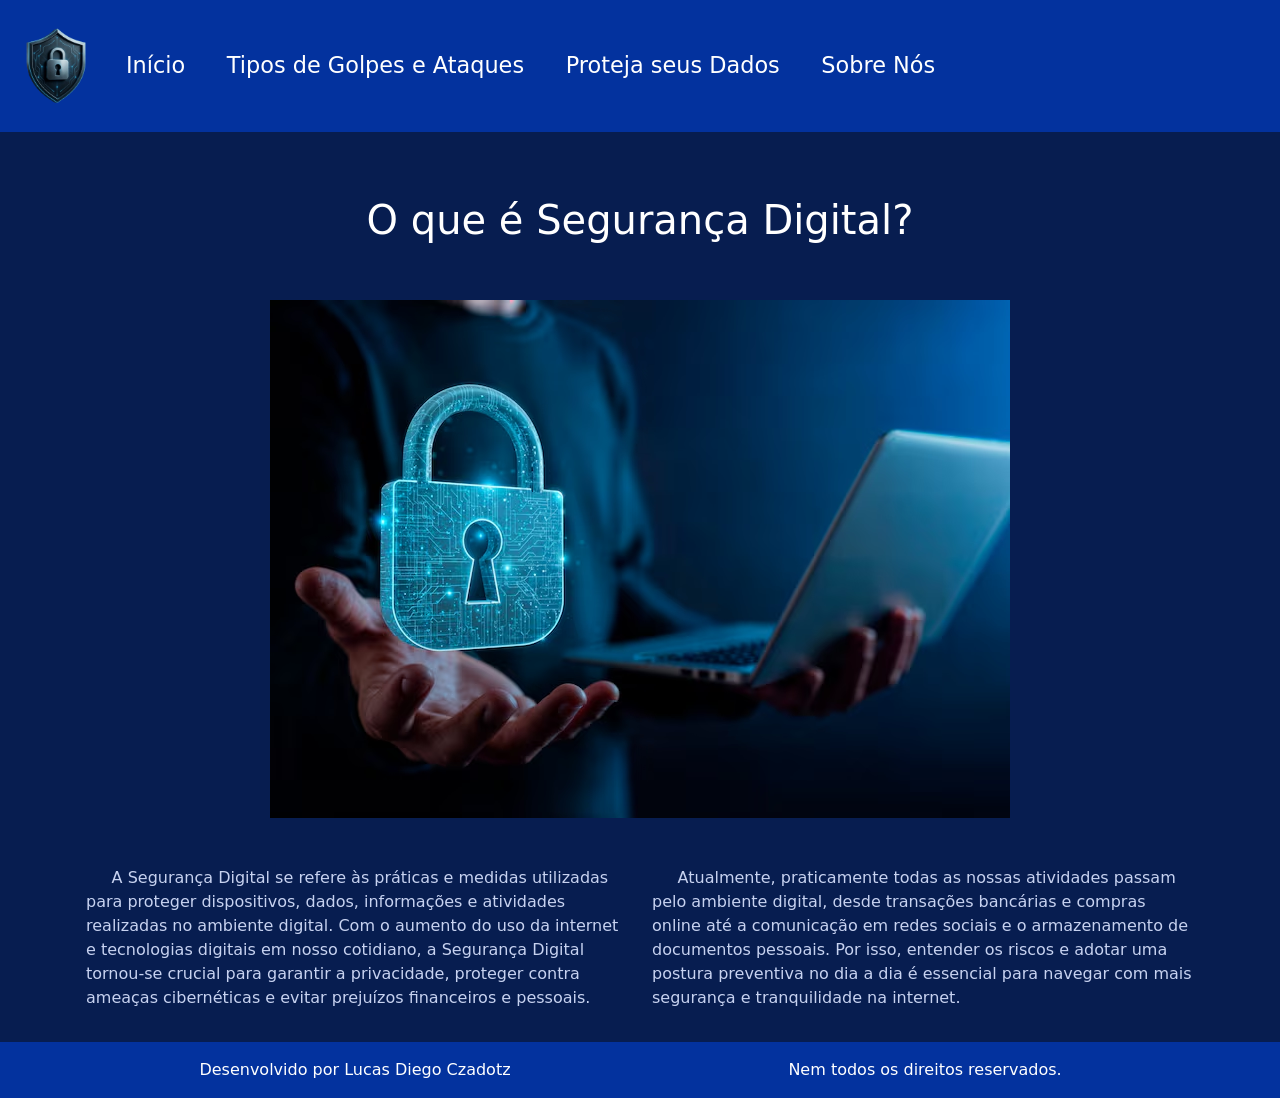
==== dicas_dados.html @ ae00bfb9 "Index Concluido" ====
<!DOCTYPE html>
<html lang="pt-BR">

<head>
    <meta charset="UTF-8">
    <meta name="viewport" content="width=device-width, initial-scale=1.0">
    <link href="https://cdn.jsdelivr.net/npm/bootstrap@5.3.8/dist/css/bootstrap.min.css" rel="stylesheet"
        integrity="sha384-sRIl4kxILFvY47J16cr9ZwB07vP4J8+LH7qKQnuqkuIAvNWLzeN8tE5YBujZqJLB" crossorigin="anonymous">
    <link rel="stylesheet" href="css/styles.css">
    <title>Dicas para Proteger seus Dados</title>
</head>

<body>
    <header>
        <nav class="navbar navbar-expand-lg" data-bs-theme="dark">
            <div class="container-fluid">
                <a class="navbar-brand d-flex align-items-center" href="index.html">
                    <img src="imgs/logo.png" alt="Logo Segurança Digital" height="90">
                </a>
                <button class="navbar-toggler" type="button" data-bs-toggle="collapse"
                    data-bs-target="#navbarSupportedContent" aria-controls="navbarSupportedContent"
                    aria-expanded="false" aria-label="Toggle navigation">
                    <span class="navbar-toggler-icon"></span>
                </button>
                <div class="collapse navbar-collapse" id="navbarSupportedContent">
                    <ul class="navbar-nav me-auto mb-2 mb-lg-0">
                        <li class="nav-item">
                            <a class="nav-link text-white" href="index.html">Início</a>
                        </li>
                        <li class="nav-item">
                            <a class="nav-link text-white" href="tipos_golpes.html">Tipos de Golpes e Ataques</a>
                        </li>
                        <li class="nav-item">
                            <a class="nav-link text-white" href="dicas_dados.html">Proteja seus Dados</a>
                        </li>
                        <li class="nav-item">
                            <a class="nav-link text-white" href="sobre_nos.html">Sobre Nós</a>
                        </li>
                    </ul>
                </div>
            </div>
        </nav>
    </header>
    <main>
        <div class="container p-3">
            <section>
                <div class="text-center">
                    <h1 class="p-4 pt-5 text-white">O que é Segurança Digital?</h1>
                    <img src="imgs/seg_digital.avif" alt="Foto Representando Segurança Digital"
                        class="img-fluid pb-5 pt-4">
                </div>
                <div class="row">
                    <div class="col-12 col-md-6">
                        <p>A Segurança Digital se refere às práticas e medidas utilizadas para
                            proteger dispositivos, dados, informações e atividades realizadas no ambiente digital. Com o
                            aumento do uso da internet e tecnologias digitais em nosso cotidiano, a Segurança Digital
                            tornou-se crucial para garantir a privacidade, proteger contra ameaças cibernéticas e evitar
                            prejuízos financeiros e pessoais.
                        </p>
                    </div>
                    <div class="col-12 col-md-6">
                        <p>Atualmente, praticamente todas as nossas atividades passam pelo
                            ambiente digital, desde transações bancárias e compras online até a comunicação em redes
                            sociais e o armazenamento de documentos pessoais. Por isso, entender os riscos e adotar uma
                            postura preventiva no dia a dia é essencial para navegar com mais segurança e tranquilidade
                            na internet.
                        </p>
                    </div>
                </div>
            </section>
        </div>
    </main>
    <footer class="text-white text-center p-2">
        <div class="container">
            <div class="row">
                <div class="col-12 col-md-6 p-2">
                    Desenvolvido por Lucas Diego Czadotz
                </div>
                <div class="col-12 col-md-6 p-2">
                    Nem todos os direitos reservados.
                </div>
            </div>
        </div>
    </footer>
    <script src="https://cdn.jsdelivr.net/npm/bootstrap@5.3.8/dist/js/bootstrap.bundle.min.js"
        integrity="sha384-FKyoEForCGlyvwx9Hj09JcYn3nv7wiPVlz7YYwJrWVcXK/BmnVDxM+D2scQbITxI"
        crossorigin="anonymous"></script>
</body>

</html>
---- css/styles.css ----
.navbar {
  padding-top: 1rem;
  padding-bottom: 1rem;
  background-color: #03329e;
}

.nav-link {
  font-size: 1.4rem;
}

.nav-item {
  margin-right: 1.6rem;
}

main {
  background-color: #071d50;
  color: #c7d2f0;
}

div > p {
  text-indent: 1.6rem;
}

footer {
  background-color: #03329e;
}/*# sourceMappingURL=styles.css.map */
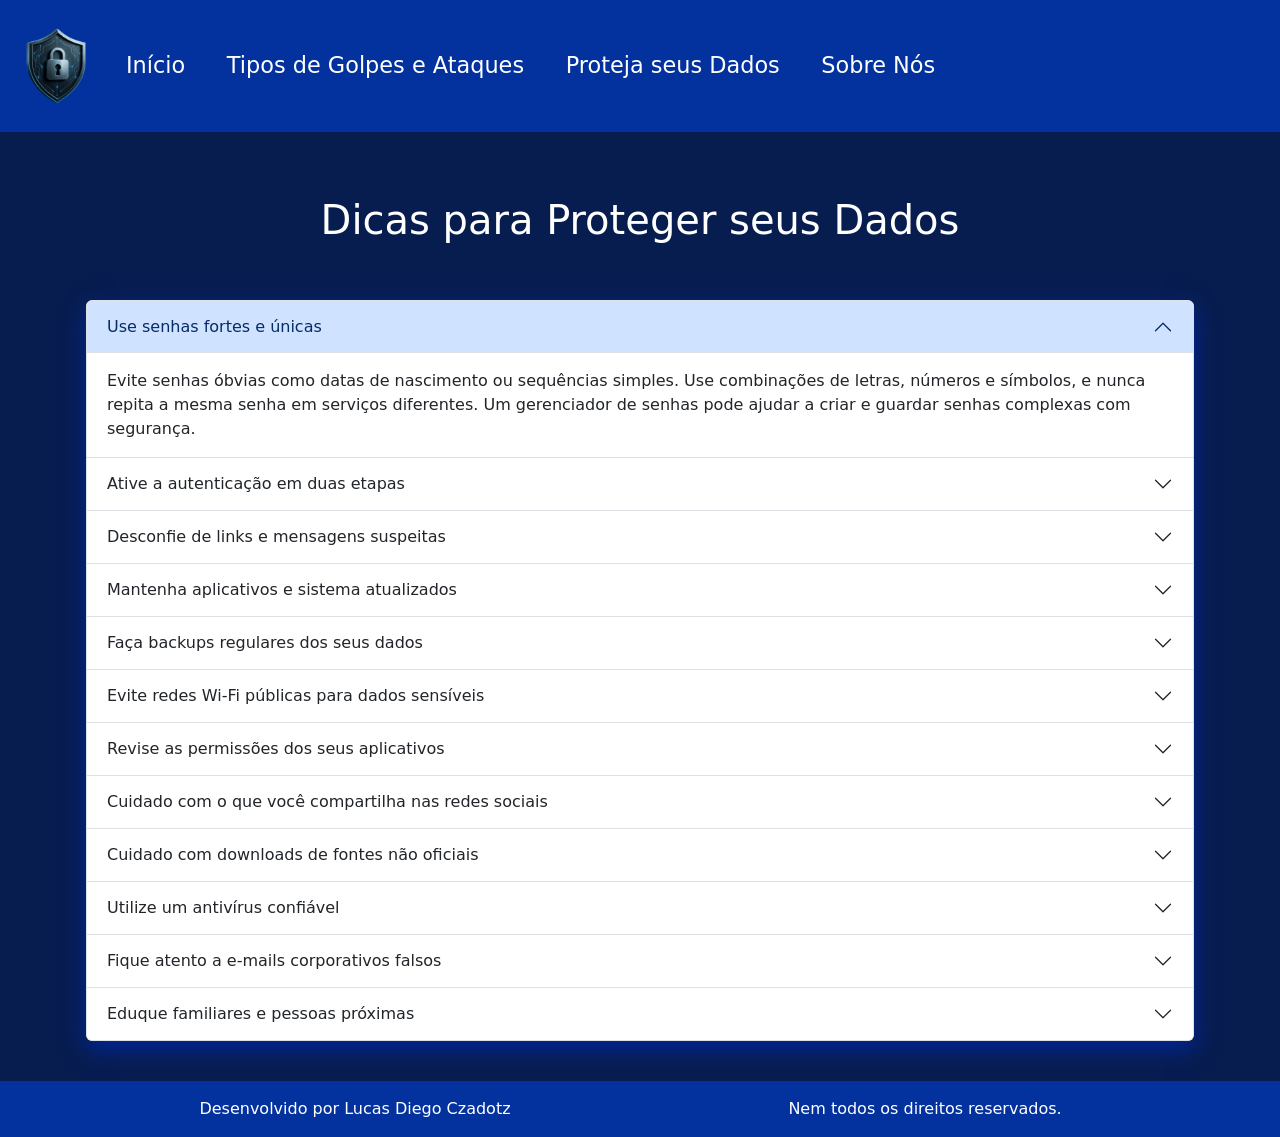
==== commit c0db5983: "dicas_dados concluido" ====
--- a/dicas_dados.html
+++ b/dicas_dados.html
@@ -44,27 +44,212 @@
     <main>
         <div class="container p-3">
             <section>
-                <div class="text-center">
-                    <h1 class="p-4 pt-5 text-white">O que é Segurança Digital?</h1>
-                    <img src="imgs/seg_digital.avif" alt="Foto Representando Segurança Digital"
-                        class="img-fluid pb-5 pt-4">
-                </div>
-                <div class="row">
-                    <div class="col-12 col-md-6">
-                        <p>A Segurança Digital se refere às práticas e medidas utilizadas para
-                            proteger dispositivos, dados, informações e atividades realizadas no ambiente digital. Com o
-                            aumento do uso da internet e tecnologias digitais em nosso cotidiano, a Segurança Digital
-                            tornou-se crucial para garantir a privacidade, proteger contra ameaças cibernéticas e evitar
-                            prejuízos financeiros e pessoais.
-                        </p>
-                    </div>
-                    <div class="col-12 col-md-6">
-                        <p>Atualmente, praticamente todas as nossas atividades passam pelo
-                            ambiente digital, desde transações bancárias e compras online até a comunicação em redes
-                            sociais e o armazenamento de documentos pessoais. Por isso, entender os riscos e adotar uma
-                            postura preventiva no dia a dia é essencial para navegar com mais segurança e tranquilidade
-                            na internet.
-                        </p>
+                <h1 class="text-white text-center p-5 pt-5">Dicas para Proteger seus Dados</h1>
+                <div class="accordion mb-4" id="accordionDicas">
+
+                    <div class="accordion-item">
+                        <h2 class="accordion-header">
+                            <button class="accordion-button" type="button" data-bs-toggle="collapse"
+                                data-bs-target="#collapseOne" aria-expanded="true" aria-controls="collapseOne">
+                                Use senhas fortes e únicas
+                            </button>
+                        </h2>
+                        <div id="collapseOne" class="accordion-collapse collapse show" data-bs-parent="#accordionDicas">
+                            <div class="accordion-body">
+                                Evite senhas óbvias como datas de nascimento ou sequências simples. Use combinações de
+                                letras, números e símbolos, e nunca repita a mesma senha em serviços diferentes. Um
+                                gerenciador de senhas pode ajudar a criar e guardar senhas complexas com segurança.
+                            </div>
+                        </div>
+                    </div>
+
+                    <div class="accordion-item">
+                        <h2 class="accordion-header">
+                            <button class="accordion-button collapsed" type="button" data-bs-toggle="collapse"
+                                data-bs-target="#collapseTwo" aria-expanded="false" aria-controls="collapseTwo">
+                                Ative a autenticação em duas etapas
+                            </button>
+                        </h2>
+                        <div id="collapseTwo" class="accordion-collapse collapse" data-bs-parent="#accordionDicas">
+                            <div class="accordion-body">
+                                A autenticação em duas etapas (2FA) adiciona uma camada extra de segurança, exigindo um
+                                segundo código além da senha para acessar sua conta. Mesmo que alguém descubra sua
+                                senha, não conseguirá entrar sem esse segundo fator.
+                            </div>
+                        </div>
+                    </div>
+
+                    <div class="accordion-item">
+                        <h2 class="accordion-header">
+                            <button class="accordion-button collapsed" type="button" data-bs-toggle="collapse"
+                                data-bs-target="#collapseThree" aria-expanded="false" aria-controls="collapseThree">
+                                Desconfie de links e mensagens suspeitas
+                            </button>
+                        </h2>
+                        <div id="collapseThree" class="accordion-collapse collapse" data-bs-parent="#accordionDicas">
+                            <div class="accordion-body">
+                                Antes de clicar em links recebidos por e-mail, SMS ou WhatsApp, verifique o remetente e
+                                desconfie de mensagens com urgência excessiva. Na dúvida, acesse o site oficial
+                                digitando o endereço diretamente no navegador, em vez de clicar no link.
+                            </div>
+                        </div>
+                    </div>
+
+                    <div class="accordion-item">
+                        <h2 class="accordion-header">
+                            <button class="accordion-button collapsed" type="button" data-bs-toggle="collapse"
+                                data-bs-target="#collapseFour" aria-expanded="false" aria-controls="collapseFour">
+                                Mantenha aplicativos e sistema atualizados
+                            </button>
+                        </h2>
+                        <div id="collapseFour" class="accordion-collapse collapse" data-bs-parent="#accordionDicas">
+                            <div class="accordion-body">
+                                Atualizações corrigem falhas de segurança que podem ser exploradas por criminosos.
+                                Manter o sistema operacional, navegador e aplicativos sempre atualizados reduz significativamente
+                                o risco de invasões.
+                            </div>
+                        </div>
+                    </div>
+
+                    <div class="accordion-item">
+                        <h2 class="accordion-header">
+                            <button class="accordion-button collapsed" type="button" data-bs-toggle="collapse"
+                                data-bs-target="#collapseFive" aria-expanded="false" aria-controls="collapseFive">
+                                Faça backups regulares dos seus dados
+                            </button>
+                        </h2>
+                        <div id="collapseFive" class="accordion-collapse collapse" data-bs-parent="#accordionDicas">
+                            <div class="accordion-body">
+                                Ter cópias de segurança dos seus arquivos importantes, seja em nuvem ou em um
+                                dispositivo externo, garante que você não perca tudo em caso de ataque de ransomware, roubo ou
+                                defeito do aparelho.
+                            </div>
+                        </div>
+                    </div>
+
+                    <div class="accordion-item">
+                        <h2 class="accordion-header">
+                            <button class="accordion-button collapsed" type="button" data-bs-toggle="collapse"
+                                data-bs-target="#collapseSix" aria-expanded="false" aria-controls="collapseSix">
+                                Evite redes Wi-Fi públicas para dados sensíveis
+                            </button>
+                        </h2>
+                        <div id="collapseSix" class="accordion-collapse collapse" data-bs-parent="#accordionDicas">
+                            <div class="accordion-body">
+                                Redes Wi-Fi abertas em cafés, aeroportos e shoppings não são seguras. Evite fazer
+                                transações bancárias ou acessar contas importantes nessas redes. Se precisar, use uma VPN confiável
+                                para criptografar sua conexão.
+                            </div>
+                        </div>
+                    </div>
+
+                    <div class="accordion-item">
+                        <h2 class="accordion-header">
+                            <button class="accordion-button collapsed" type="button" data-bs-toggle="collapse"
+                                data-bs-target="#collapseSeven" aria-expanded="false" aria-controls="collapseSeven">
+                                Revise as permissões dos seus aplicativos
+                            </button>
+                        </h2>
+                        <div id="collapseSeven" class="accordion-collapse collapse" data-bs-parent="#accordionDicas">
+                            <div class="accordion-body">
+                                Muitos aplicativos pedem acesso a câmera, microfone, contatos e localização sem
+                                realmente precisar. Revise periodicamente as permissões concedidas nas configurações do seu
+                                dispositivo e remova o que não for necessário.
+                            </div>
+                        </div>
+                    </div>
+
+                    <div class="accordion-item">
+                        <h2 class="accordion-header">
+                            <button class="accordion-button collapsed" type="button" data-bs-toggle="collapse"
+                                data-bs-target="#collapseEight" aria-expanded="false" aria-controls="collapseEight">
+                                Cuidado com o que você compartilha nas redes sociais
+                            </button>
+                        </h2>
+                        <div id="collapseEight" class="accordion-collapse collapse" data-bs-parent="#accordionDicas">
+                            <div class="accordion-body">
+                                Informações como localização em tempo real, rotina diária e dados pessoais podem ser
+                                usadas por criminosos para golpes personalizados ou até para planejar crimes físicos. Avalie o
+                                que realmente precisa ser público.
+                            </div>
+                        </div>
+                    </div>
+                    <div class="accordion-item">
+                        <h2 class="accordion-header">
+                            <button class="accordion-button collapsed" type="button" data-bs-toggle="collapse"
+                                data-bs-target="#collapseNine" aria-expanded="false" aria-controls="collapseNine">
+                                Cuidado com downloads de fontes não oficiais
+                            </button>
+                        </h2>
+                        <div id="collapseNine" class="accordion-collapse collapse" data-bs-parent="#accordionDicas">
+                            <div class="accordion-body">
+                                Baixar programas, jogos ou arquivos de sites piratas e não oficiais é uma das formas
+                                mais comuns de infecção por vírus e malware. Muitos desses arquivos vêm disfarçados de
+                                instaladores legítimos, mas escondem softwares maliciosos capazes de roubar dados,
+                                monitorar sua atividade ou até assumir o controle do dispositivo remotamente. Sempre prefira
+                                baixar aplicativos direto das lojas oficiais (Google Play, App Store) ou dos sites oficiais dos
+                                desenvolvedores, e verifique as avaliações e permissões solicitadas antes de instalar qualquer coisa.
+                            </div>
+                        </div>
+                    </div>
+
+                    <div class="accordion-item">
+                        <h2 class="accordion-header">
+                            <button class="accordion-button collapsed" type="button" data-bs-toggle="collapse"
+                                data-bs-target="#collapseTen" aria-expanded="false" aria-controls="collapseTen">
+                                Utilize um antivírus confiável
+                            </button>
+                        </h2>
+                        <div id="collapseTen" class="accordion-collapse collapse" data-bs-parent="#accordionDicas">
+                            <div class="accordion-body">
+                                Ter um bom antivírus instalado ajuda a identificar e bloquear ameaças antes que causem
+                                danos ao seu dispositivo. Ele funciona como uma camada extra de proteção, analisando arquivos
+                                baixados, links acessados e comportamentos suspeitos no sistema em tempo real. Mantenha
+                                o antivírus sempre atualizado, já que novas ameaças surgem constantemente e o banco de
+                                dados de vírus precisa acompanhar essas mudanças. Vale lembrar que o antivírus complementa,
+                                mas não substitui, o cuidado pessoal ao navegar e clicar em links.
+                            </div>
+                        </div>
+                    </div>
+
+                    <div class="accordion-item">
+                        <h2 class="accordion-header">
+                            <button class="accordion-button collapsed" type="button" data-bs-toggle="collapse"
+                                data-bs-target="#collapseEleven" aria-expanded="false" aria-controls="collapseEleven">
+                                Fique atento a e-mails corporativos falsos
+                            </button>
+                        </h2>
+                        <div id="collapseEleven" class="accordion-collapse collapse" data-bs-parent="#accordionDicas">
+                            <div class="accordion-body">
+                                Golpistas frequentemente se disfarçam de empresas conhecidas, como bancos, operadoras de
+                                telefonia ou marketplaces, enviando e-mails com logotipos e formatação muito parecidos
+                                com os originais. Preste atenção a pequenos detalhes que denunciam a fraude, como erros de
+                                português, endereços de remetente estranhos (domínios diferentes do oficial) e links
+                                que, ao passar o mouse por cima, mostram um destino totalmente diferente do esperado. Em caso de
+                                dúvida, entre em contato com a empresa por um canal oficial, nunca respondendo
+                                diretamente ao e-mail suspeito.
+                            </div>
+                        </div>
+                    </div>
+
+                    <div class="accordion-item">
+                        <h2 class="accordion-header">
+                            <button class="accordion-button collapsed" type="button" data-bs-toggle="collapse"
+                                data-bs-target="#collapseTwelve" aria-expanded="false" aria-controls="collapseTwelve">
+                                Eduque familiares e pessoas próximas
+                            </button>
+                        </h2>
+                        <div id="collapseTwelve" class="accordion-collapse collapse" data-bs-parent="#accordionDicas">
+                            <div class="accordion-body">
+                                Muitas vítimas de golpes digitais são pessoas idosas ou que têm menos familiaridade com
+                                tecnologia, justamente por não conhecerem os sinais de alerta comuns nesses tipos de
+                                fraude. Compartilhar essas dicas com familiares, amigos e colegas de trabalho é uma forma
+                                simples e eficaz de ampliar a proteção ao seu redor, já que muitos ataques (como o golpe do
+                                WhatsApp clonado) dependem justamente da confiança entre conhecidos para funcionar. Conversas
+                                regulares sobre segurança digital ajudam a criar uma cultura de prevenção em toda a
+                                família ou comunidade.
+                            </div>
+                        </div>
                     </div>
                 </div>
             </section>
--- a/css/styles.css
+++ b/css/styles.css
@@ -14,7 +14,7 @@
 
 main {
   background-color: #071d50;
-  color: #c7d2f0;
+  color: #e7ecfa;
 }
 
 div > p {
@@ -23,4 +23,22 @@
 
 footer {
   background-color: #03329e;
+}
+
+.card-img {
+  height: 220px;
+}
+
+.card-golpe {
+  background-color: #16265c;
+  border-radius: 12px;
+  box-shadow: 0 8px 20px rgba(0, 0, 0, 0.7);
+  padding: 1rem;
+  height: 100%;
+  display: flex;
+  flex-direction: column;
+}
+
+.accordion {
+  box-shadow: 0 8px 20px rgba(1, 38, 160, 0.9);
 }/*# sourceMappingURL=styles.css.map */
